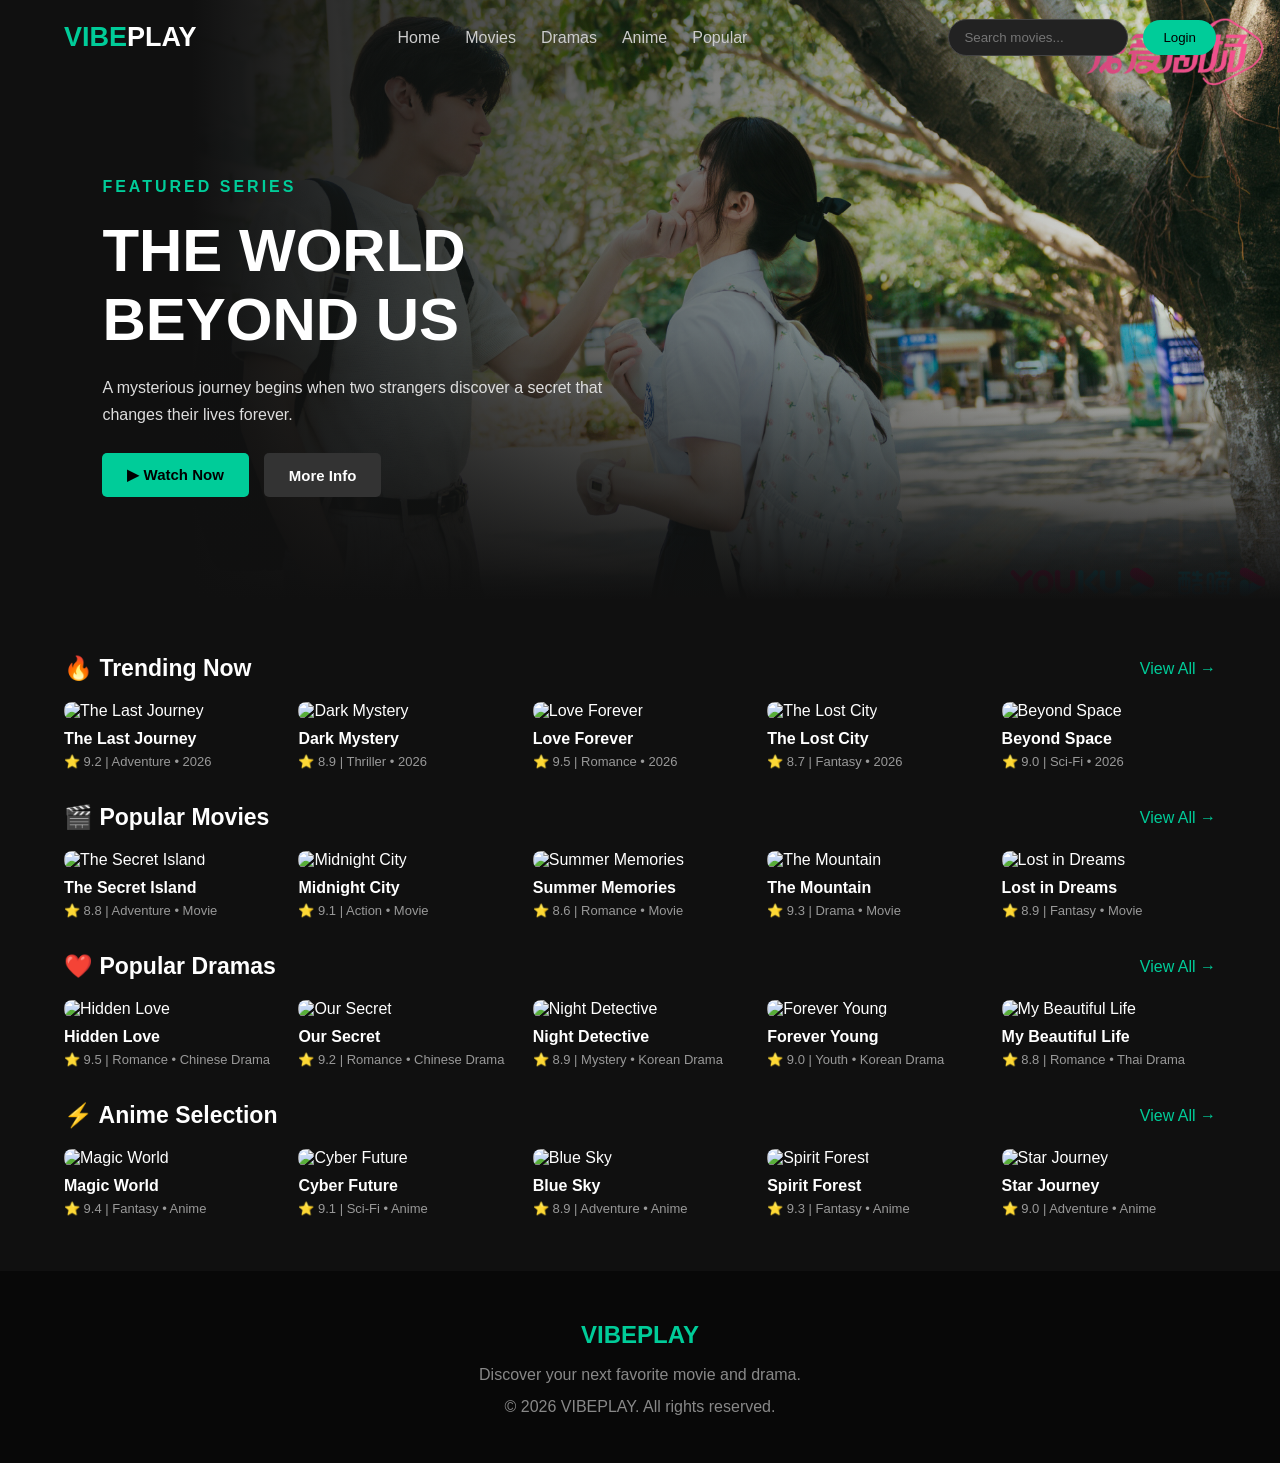
==== index.html @ 4115dd5a "Add initial index.html for movie website" ====
<!DOCTYPE html>
<html>
<head>
    <meta charset="UTF-8">
    <meta http-equiv="refresh" content="0; url=HTML/home.html">
    <title>Movie Website</title>
</head>
<body>
    <p>Loading Movie Website...</p>
</body>
</html>
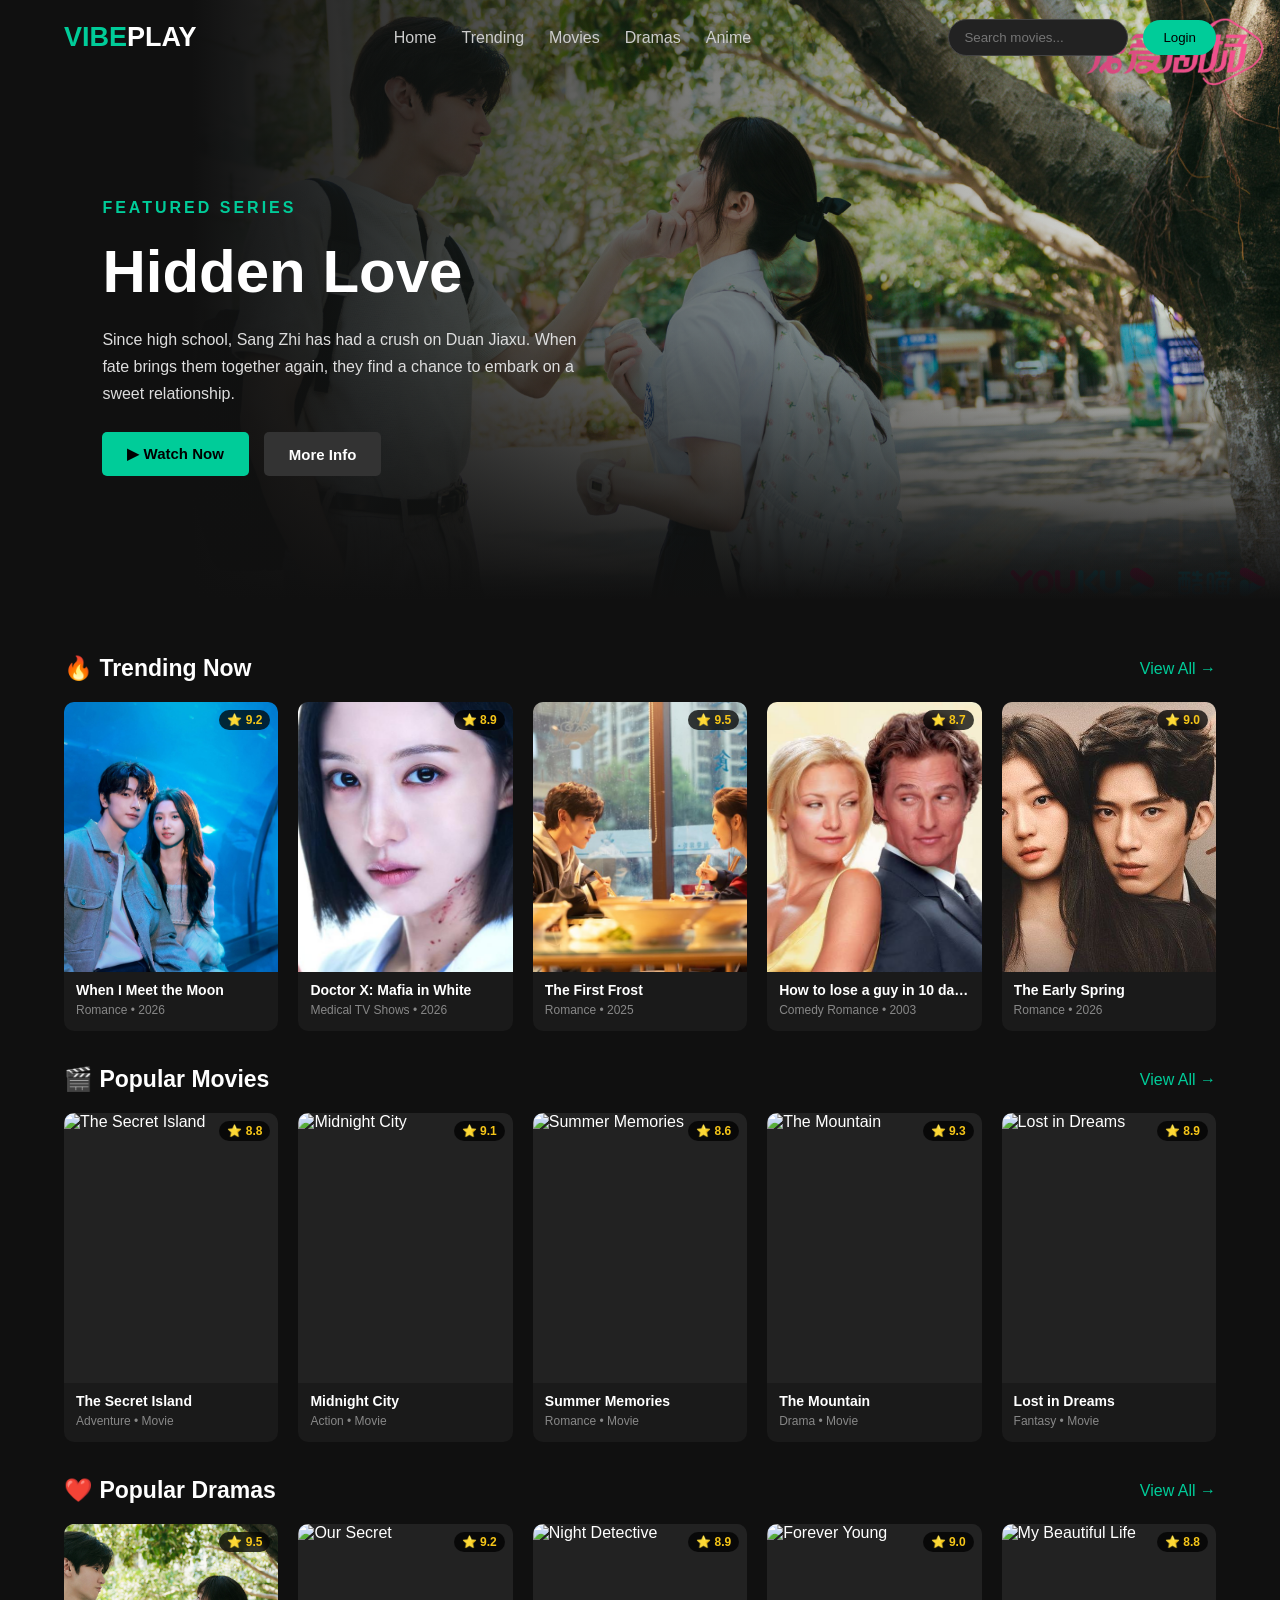
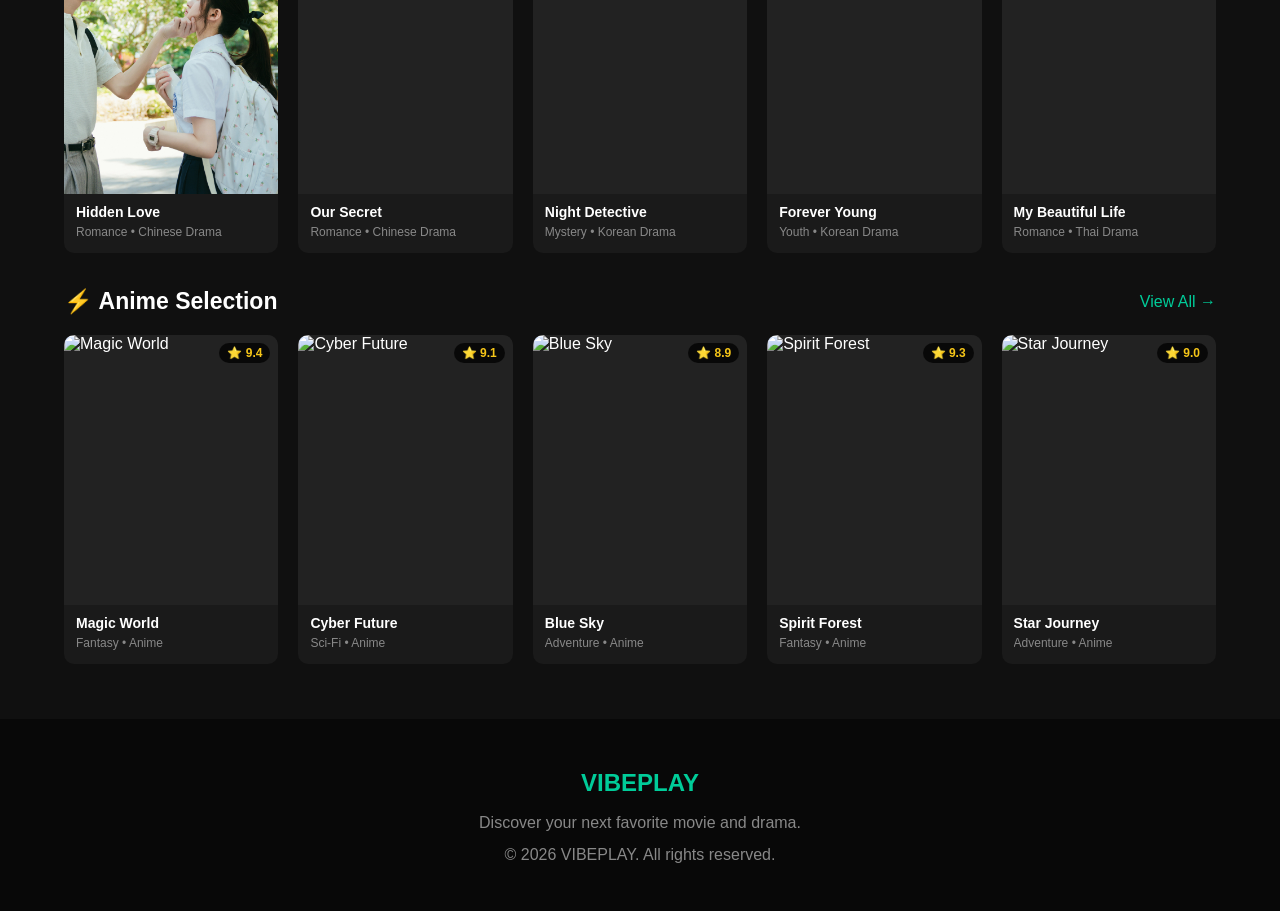
==== commit 62245aca: "Add root index.html redirect" ====
--- a/index.html
+++ b/index.html
@@ -1,11 +1,13 @@
 <!DOCTYPE html>
 <html>
-<head>
+  <head>
     <meta charset="UTF-8">
-    <meta http-equiv="refresh" content="0; url=HTML/home.html">
-    <title>Movie Website</title>
-</head>
-<body>
-    <p>Loading Movie Website...</p>
-</body>
-</html>
+    <title>Redirecting...</title>
+    <meta http-equiv="refresh" content="0; url=./HTML/YOUR-FILENAME.html" />
+    <script>
+      window.location.replace("./HTML/home.html");
+    </script>
+  </head>
+  <body>
+  </body>
+</html>
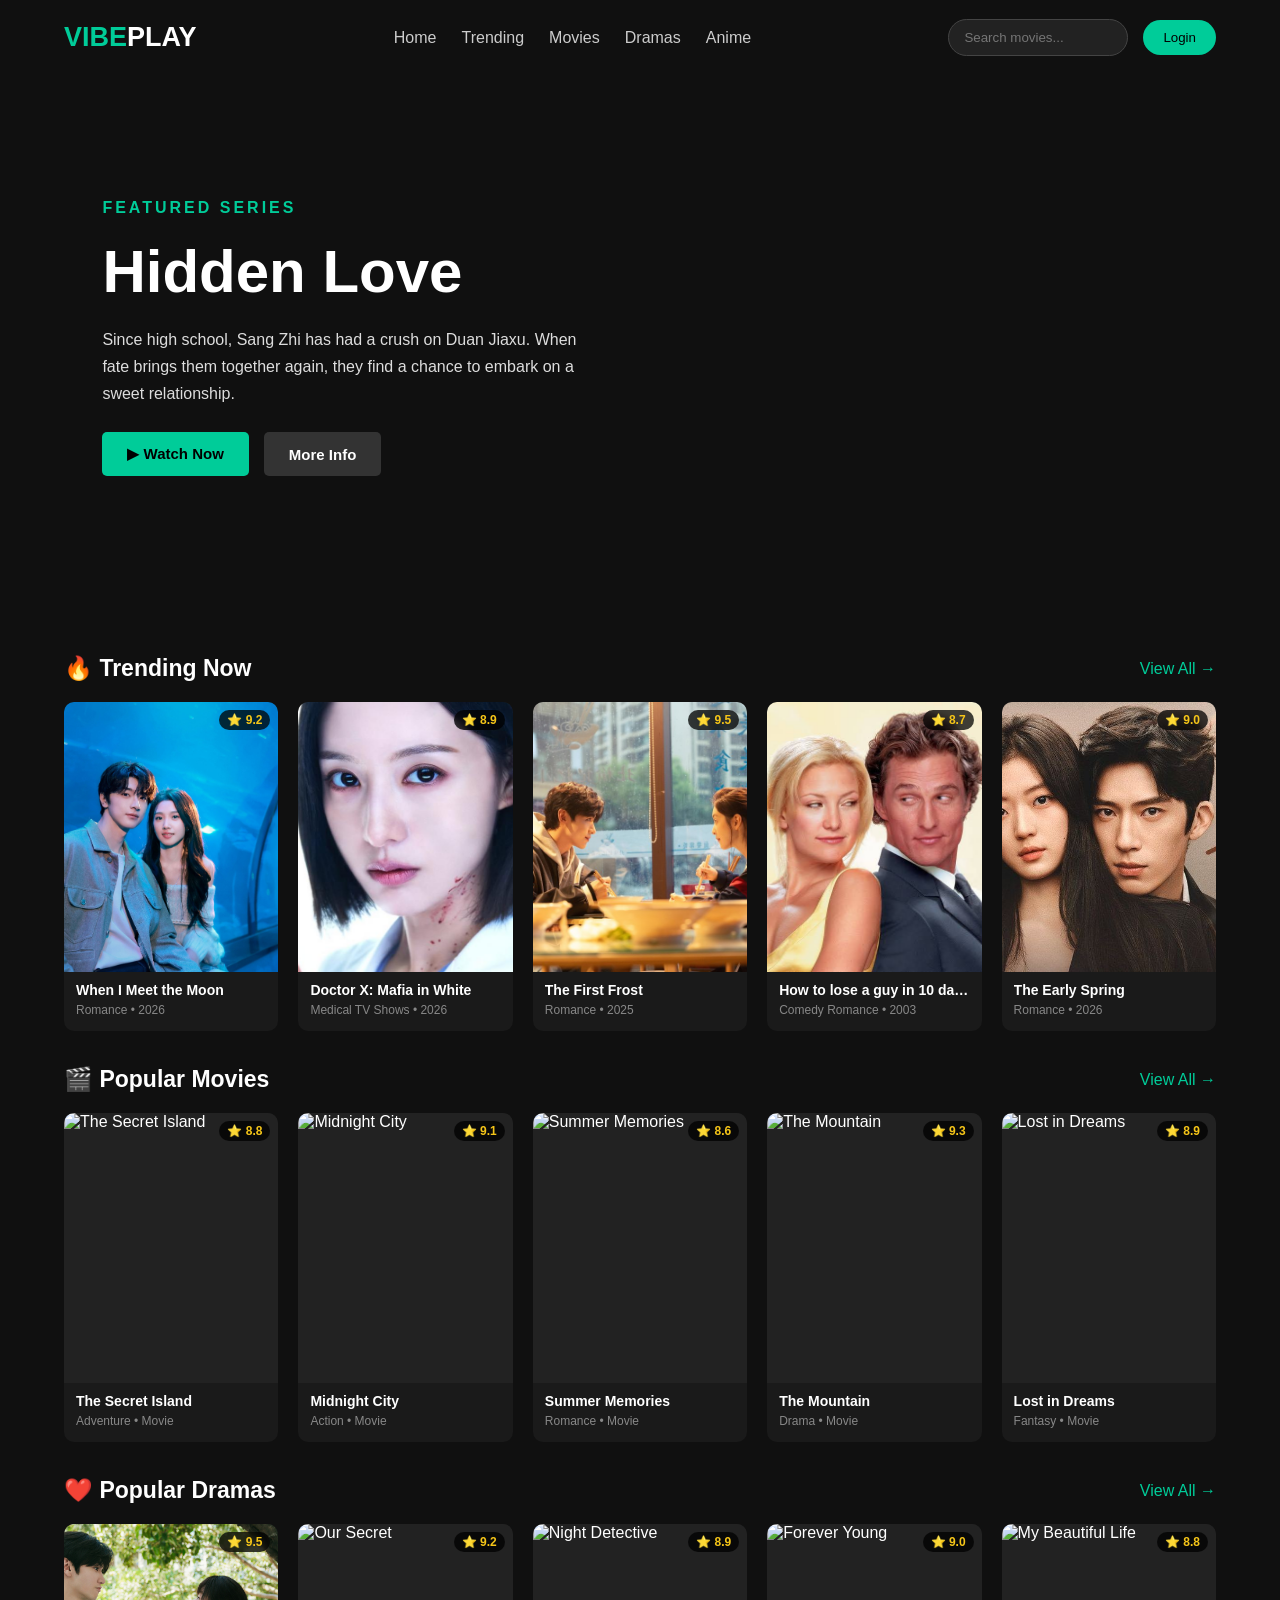
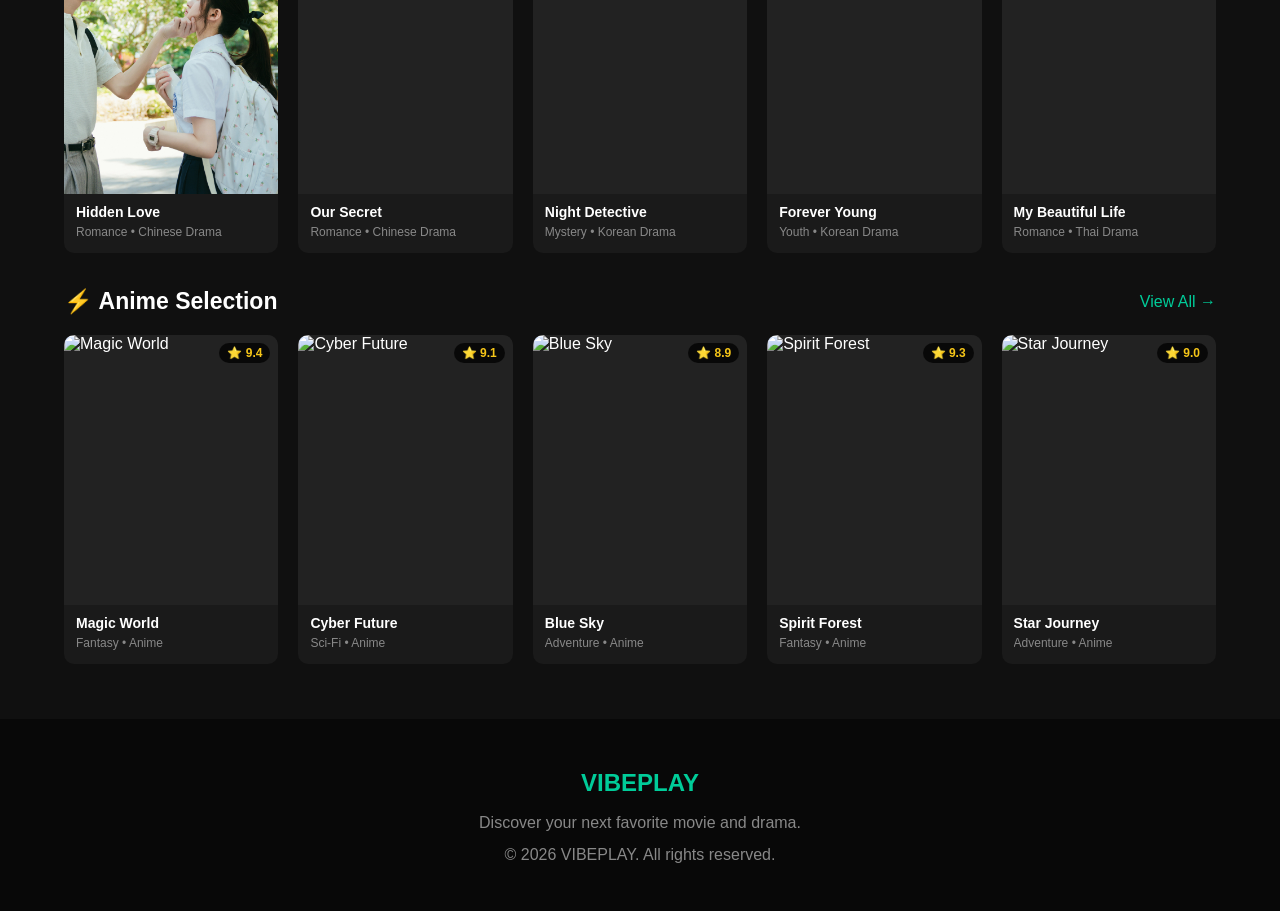
==== commit 9096102c: "change index file" ====
--- a/index.html
+++ b/index.html
@@ -3,9 +3,9 @@
   <head>
     <meta charset="UTF-8">
     <title>Redirecting...</title>
-    <meta http-equiv="refresh" content="0; url=./HTML/YOUR-FILENAME.html" />
+    <meta http-equiv="refresh" content="0; url=home.html" />
     <script>
-      window.location.replace("./HTML/home.html");
+      window.location.replace("home.html");
     </script>
   </head>
   <body>
